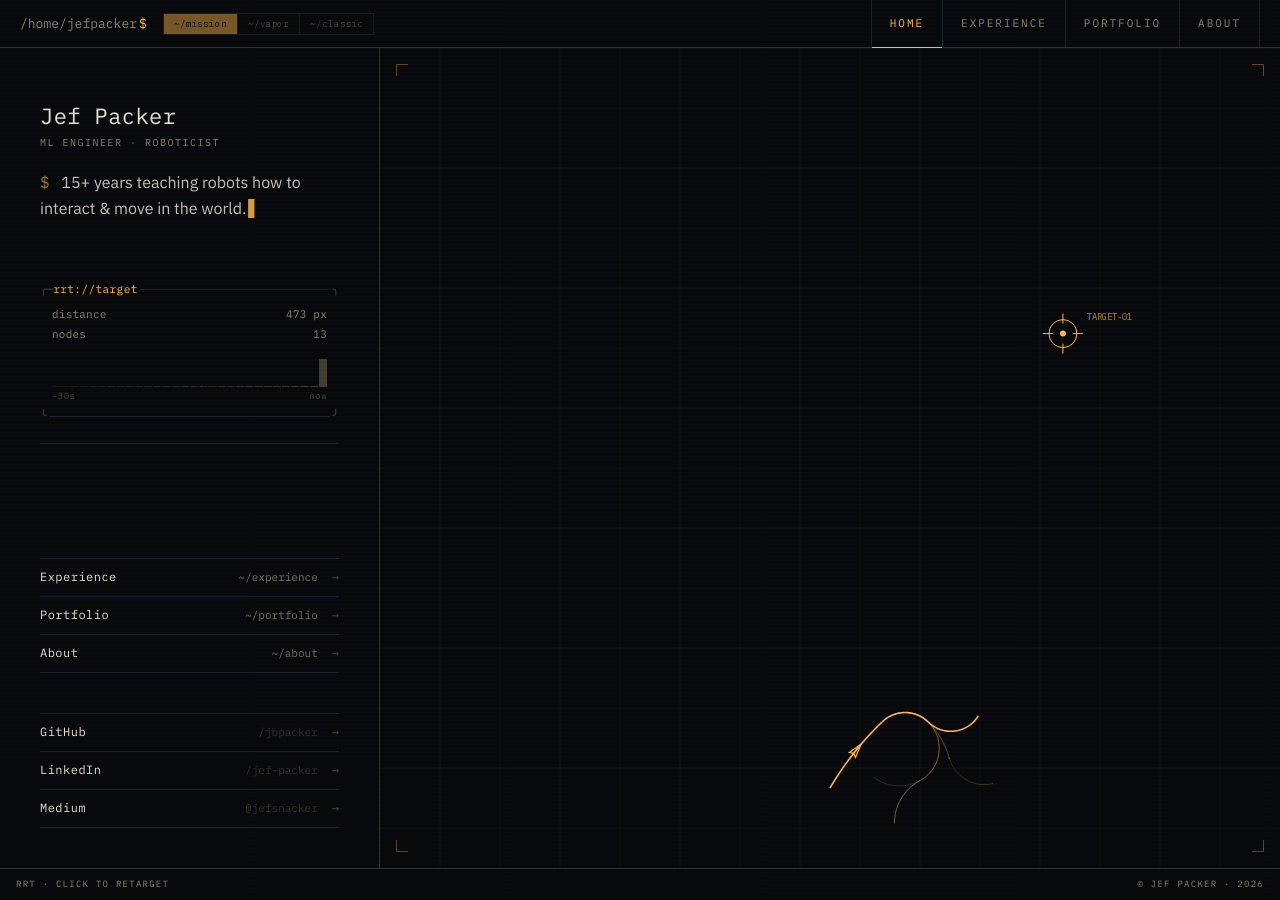
==== index.html @ d4d5b9c9 "remove vapor ascii texture row from grid//lock panel" ====
<!DOCTYPE html>
<html lang="en" data-theme="mission">
<head>
  <meta charset="UTF-8">
  <meta name="viewport" content="width=device-width, initial-scale=1.0">
  <meta name="color-scheme" content="dark">
  <meta name="description" content="Jef Packer — Machine Learning Engineer and Roboticist. 15+ years teaching robots how to interact and move in the world.">
  <title>Jef Packer — ML Engineer &amp; Roboticist</title>
  <link rel="canonical" href="https://jefpacker.ai/">

  <meta property="og:type" content="website">
  <meta property="og:title" content="Jef Packer — ML Engineer &amp; Roboticist">
  <meta property="og:description" content="15+ years teaching robots how to interact and move in the world.">
  <meta property="og:image" content="https://jefpacker.ai/assets/og-card.png">
  <meta property="og:image:alt" content="Jef Packer — ML Engineer and Roboticist">
  <meta property="og:url" content="https://jefpacker.ai/">
  <meta name="twitter:card" content="summary_large_image">

  <script type="application/ld+json">
  {
    "@context": "https://schema.org",
    "@type": "Person",
    "name": "Jef Packer",
    "url": "https://jefpacker.ai",
    "jobTitle": "Machine Learning Engineer",
    "sameAs": [
      "https://github.com/jbpacker",
      "https://www.linkedin.com/in/jef-packer/",
      "https://medium.com/@jefsnacker"
    ]
  }
  </script>

  <link rel="icon" href="assets/favicon.svg" type="image/svg+xml">
  <link rel="preload" as="font" href="assets/fonts/ibm-plex-mono-400.woff2" type="font/woff2" crossorigin>
  <link rel="prefetch" href="experience.html">

  <link rel="stylesheet" href="style.css">
</head>
<body>
<a href="#main-content" class="skip-link">Skip to main content</a>

<div class="app">
  <header class="topbar">
    <a class="brand" href="/"><span>/home/jefpacker</span><span class="brand-caret">$</span></a>
    <div class="theme-switch" id="theme-switch">
      <button data-set="mission" class="on">~/mission</button>
      <button data-set="vapor">~/vapor</button>
      <button data-set="classic">~/classic</button>
    </div>
    <button class="nav-toggle" id="nav-toggle" aria-expanded="false" aria-label="Toggle navigation">☰</button>
    <nav class="nav" aria-label="Main navigation">
      <a href="/" class="active">HOME</a>
      <a href="experience.html">EXPERIENCE</a>
      <a href="portfolio.html">PORTFOLIO</a>
      <a href="about.html">ABOUT</a>
    </nav>
  </header>

  <div class="mobile-bio" aria-hidden="true">
    <span class="prompt">$</span> 15+ years teaching robots how to interact &amp; move in the world.
  </div>

  <main class="main" id="main-content">
    <aside class="sidebar">
      <section class="identity" aria-label="Identity">
        <h1 class="identity-name">Jef Packer</h1>
        <div class="identity-role">ML Engineer · Roboticist</div>
        <div class="bio">
          <p><span class="prompt">$</span> 15+ years teaching robots how to interact &amp; move in the world.</p>
        </div>
      </section>

      <section class="tele" aria-label="RRT telemetry">
        <div class="tele-frame">
          <div class="tele-top">╭─ <b>rrt://target</b><span class="tele-fill"></span>╮</div>
          <div class="tele-body">
            <div class="tele-row">
              <span class="tele-k">distance</span>
              <span class="tele-v"><span id="t-dist">—</span> px</span>
            </div>
            <div class="tele-row">
              <span class="tele-k">nodes</span>
              <span class="tele-v" id="t-nodes">0</span>
            </div>
            <div class="tele-spark" id="t-spark" aria-label="distance over time"></div>
            <div class="tele-axis"><span>−30s</span><span>now</span></div>
          </div>
          <div class="tele-bot">╰<span class="tele-fill"></span>╯</div>
        </div>
      </section>

      <section class="tele tele-vapor" aria-label="Vapor telemetry" aria-hidden="true">
        <div class="tele-frame">
          <div class="tele-top">╭─ <b>∇ grid//lock</b><span class="tele-fill"></span>╮</div>
          <div class="tele-body">
            <div class="vapor-bar-row">
              <span class="vapor-bar-label">sync</span>
              <div class="vapor-bar-track"><div class="vapor-bar-fill" id="v-sync"></div></div>
            </div>
            <div class="vapor-bar-row">
              <span class="vapor-bar-label">phase</span>
              <div class="vapor-bar-track"><div class="vapor-bar-fill vapor-bar-fill-2" id="v-phase"></div></div>
            </div>
            <div class="vapor-glitch" data-text="LOCKED">LOCKED</div>
          </div>
          <div class="tele-bot">╰<span class="tele-fill"></span>╯</div>
        </div>
      </section>

      <section class="page-nav-links" aria-label="Page navigation">
        <div class="links-grid">
          <a class="link-row" href="experience.html">
            <span class="link-key">Experience</span>
            <span class="link-handle">~/experience</span>
            <span class="link-arrow" aria-hidden="true">→</span>
          </a>
          <a class="link-row" href="portfolio.html">
            <span class="link-key">Portfolio</span>
            <span class="link-handle">~/portfolio</span>
            <span class="link-arrow" aria-hidden="true">→</span>
          </a>
          <a class="link-row" href="about.html">
            <span class="link-key">About</span>
            <span class="link-handle">~/about</span>
            <span class="link-arrow" aria-hidden="true">→</span>
          </a>
        </div>
      </section>

      <section class="links" aria-label="Social links">
        <div class="links-grid">
          <a class="link-row" href="https://github.com/jbpacker" target="_blank" rel="noopener noreferrer">
            <span class="link-key" data-short="gh">GitHub</span>
            <span class="link-handle">/jbpacker</span>
            <span class="link-arrow" aria-hidden="true">→</span>
          </a>
          <a class="link-row" href="https://www.linkedin.com/in/jef-packer/" target="_blank" rel="noopener noreferrer">
            <span class="link-key" data-short="li">LinkedIn</span>
            <span class="link-handle">/jef-packer</span>
            <span class="link-arrow" aria-hidden="true">→</span>
          </a>
          <a class="link-row" href="https://medium.com/@jefsnacker" target="_blank" rel="noopener noreferrer">
            <span class="link-key" data-short="me">Medium</span>
            <span class="link-handle">@jefsnacker</span>
            <span class="link-arrow" aria-hidden="true">→</span>
          </a>
        </div>
        <span class="mobile-copyright">© Jef Packer</span>
      </section>
    </aside>

    <section class="canvas-pane" aria-label="RRT path planning visualization">
      <div id="rrt" aria-hidden="true"></div>
      <div class="hud" aria-hidden="true">
        <div class="hud-corners"></div>
        <span class="corner-tr"></span>
        <span class="corner-bl"></span>
      </div>
      <nav class="canvas-page-nav" aria-label="Page navigation">
        <a href="experience.html">experience</a>
        <a href="portfolio.html">portfolio</a>
        <a href="about.html">about</a>
      </nav>
    </section>
  </main>

  <footer class="statusbar" aria-label="Status">
    <span class="statusbar-hint">RRT · click to retarget</span>
    <span class="spacer"></span>
    <span>© Jef Packer · 2026</span>
  </footer>
</div>

<!-- Mobile nav drawer -->
<div class="nav-drawer" id="nav-drawer" hidden aria-label="Navigation menu">
  <div class="drawer-theme" id="drawer-theme">
    <button data-set="mission" class="on">~/mission</button>
    <button data-set="vapor">~/vapor</button>
    <button data-set="classic">~/classic</button>
  </div>
  <nav class="drawer-nav">
    <a href="/" class="active">HOME</a>
    <a href="experience.html">EXPERIENCE</a>
    <a href="portfolio.html">PORTFOLIO</a>
    <a href="about.html">ABOUT</a>
  </nav>
</div>

<script src="assets/themes.js"></script>
<script src="assets/rrt.js"></script>
<script>
(function () {
  const container = document.getElementById('rrt');
  var latest = { nodes: 0, dist: 0 };

  requestAnimationFrame(function () {
    const theme = document.documentElement.getAttribute('data-theme') || 'mission';
    RRT.init(container, RRT_THEMES[theme] || RRT_THEMES['mission']);
    if (theme === 'vapor') startVaporTelemetry();

    // Telemetry
    const elDist  = document.getElementById('t-dist');
    const elNodes = document.getElementById('t-nodes');
    const sparkEl = document.getElementById('t-spark');
    const SPARK_N = 30;
    const bars = [];
    for (let i = 0; i < SPARK_N; i++) {
      const b = document.createElement('span');
      bars.push(b);
      sparkEl.appendChild(b);
    }
    let history = new Array(SPARK_N).fill(0);
    RRT.onStats = function (s) { latest = s; };
    setInterval(function () {
      elNodes.textContent = latest.nodes.toLocaleString();
      elDist.textContent  = latest.dist;
    }, 500);
    setInterval(function () {
      history.shift(); history.push(latest.dist);
      var max = Math.max(40, Math.max.apply(null, history));
      bars.forEach(function (bar, i) {
        bar.style.height  = Math.max(1, (history[i] / max) * 28) + 'px';
        bar.style.opacity = 0.25 + 0.65 * (i / SPARK_N);
      });
    }, 1000);
  });

  // Theme switch
  var vaporRaf = null;
  function startVaporTelemetry() {
    if (vaporRaf) return;  // already running
    var phaseVal = 50, phaseVel = 0.4;
    function animBars() {
      var syncEl = document.getElementById('v-sync');
      var phaseEl = document.getElementById('v-phase');
      if (syncEl) {
        // Normalized distance to RRT target
        var dist = (latest && latest.dist) ? latest.dist : 0;
        var norm = (100 - Math.min(100, dist / 550 * 100)) + (Math.random() * 5 - 2.5);
        syncEl.style.width = Math.max(0, Math.min(100, norm)) + '%';
      }
      if (phaseEl) {
        // Random walk: velocity drifts, bounces at edges
        phaseVel += (Math.random() * 0.6 - 0.3);
        phaseVel = Math.max(-2, Math.min(2, phaseVel));
        phaseVal += phaseVel;
        if (phaseVal <= 0 || phaseVal >= 100) phaseVel *= -0.8;
        phaseVal = Math.max(0, Math.min(100, phaseVal));
        phaseEl.style.width = phaseVal + '%';
      }
      vaporRaf = requestAnimationFrame(animBars);
    }
    vaporRaf = requestAnimationFrame(animBars);
  }
  function stopVaporTelemetry() {
    if (vaporRaf) { cancelAnimationFrame(vaporRaf); vaporRaf = null; }
  }

  function setTheme(t) {
    document.documentElement.setAttribute('data-theme', t);
    document.querySelectorAll('[data-set]').forEach(function (b) {
      b.classList.toggle('on', b.dataset.set === t);
    });
    if (window.RRT) RRT.setTheme(RRT_THEMES[t] || RRT_THEMES['mission']);
    // Vapor sidebar
    var vaporTele = document.querySelector('.tele-vapor');
    var stdTele   = document.querySelector('.tele:not(.tele-vapor)');
    if (vaporTele) vaporTele.setAttribute('aria-hidden', t !== 'vapor' ? 'true' : 'false');
    if (stdTele)   stdTele.setAttribute('aria-hidden',   t === 'vapor' ? 'true' : 'false');
    if (t === 'vapor') startVaporTelemetry();
    else stopVaporTelemetry();
  }

  document.getElementById('theme-switch').addEventListener('click', function (e) {
    var btn = e.target.closest('button[data-set]');
    if (btn) setTheme(btn.dataset.set);
  });

  document.getElementById('drawer-theme').addEventListener('click', function (e) {
    var btn = e.target.closest('button[data-set]');
    if (btn) setTheme(btn.dataset.set);
  });

  // Hamburger
  var toggle = document.getElementById('nav-toggle');
  var drawer = document.getElementById('nav-drawer');

  toggle.addEventListener('click', function () {
    var open = !drawer.hidden;
    drawer.hidden = open;
    toggle.setAttribute('aria-expanded', String(!open));
    toggle.textContent = open ? '☰' : '✕';
  });
}());
</script>
</body>
</html>
---- style.css ----
/* ============================================================
   jefpacker.ai — style.css
   Two themes: mission (amber) and vapor (synthwave).
   Switch via [data-theme] on <html>. Omitting data-theme = mission.
   ============================================================ */

/* ============================================================
   @font-face — local fonts (no CDN dependency)
   ============================================================ */

@font-face {
  font-family: 'Playfair Display';
  src: url('assets/fonts/playfair-display-400.woff2') format('woff2');
  font-weight: 400; font-style: normal; font-display: swap;
}

@font-face {
  font-family: 'Playfair Display';
  src: url('assets/fonts/playfair-display-700.woff2') format('woff2');
  font-weight: 700; font-style: normal; font-display: swap;
}

@font-face {
  font-family: 'IBM Plex Sans';
  src: url('assets/fonts/ibm-plex-sans-400.woff2') format('woff2');
  font-weight: 400; font-style: normal; font-display: swap;
}

@font-face {
  font-family: 'IBM Plex Sans';
  src: url('assets/fonts/ibm-plex-sans-600.woff2') format('woff2');
  font-weight: 600; font-style: normal; font-display: swap;
}

@font-face {
  font-family: 'IBM Plex Mono';
  src: url('assets/fonts/ibm-plex-mono-400.woff2') format('woff2');
  font-weight: 400; font-style: normal; font-display: swap;
}

/* ============================================================
   Tokens — mission defaults (content pages need no data-theme)
   ============================================================ */

:root {
  /* theme colors */
  --bg:          #07090d;
  --bg-2:        #0c1117;
  --border:      #2a3340;
  --border-soft: #1a2230;
  --text:        #e8e2d4;
  --muted:       #8a8470;
  --faint:       #4a4538;
  --accent:      #ffb648;
  --accent-2:    #ffb648;

  /* font stacks */
  --mono:  'IBM Plex Mono', ui-monospace, 'SF Mono', Menlo, monospace;
  --serif: 'Playfair Display', Georgia, serif;
  --sans:  'IBM Plex Sans', system-ui, sans-serif;

  /* legacy aliases — content-page component CSS uses these names unchanged */
  --color-bg:     var(--bg);
  --color-text:   var(--text);
  --color-accent: var(--accent);
  --color-muted:  var(--muted);
  --color-border: var(--border);
  --font-heading: var(--serif);
  --font-body:    var(--sans);
  --font-mono:    var(--mono);

  /* spacing scale (content pages) */
  --font-size-xs:   0.75rem;
  --font-size-sm:   0.875rem;
  --font-size-base: 1rem;
  --font-size-lg:   1.125rem;
  --font-size-xl:   1.5rem;
  --font-size-2xl:  2rem;
  --font-size-3xl:  2.75rem;
  --line-height-tight:  1.2;
  --line-height-normal: 1.6;
  --space-xs:  0.25rem;
  --space-sm:  0.5rem;
  --space-md:  1rem;
  --space-lg:  1.5rem;
  --space-xl:  2.5rem;
  --space-2xl: 4rem;
  --max-width: 72ch;
  --border-radius: 4px;

  color-scheme: dark;
}

/* ============================================================
   Vapor theme overrides
   ============================================================ */

[data-theme="vapor"] {
  --bg:          #0a0414;
  --bg-2:        #140a26;
  --border:      #3a1f5c;
  --border-soft: #25143d;
  --text:        #e8d9ff;
  --muted:       #8a78b5;
  --faint:       #5a4a85;
  --accent:      #ff2d95;
  --accent-2:    #00f0ff;
}

[data-theme="classic"] {
  --bg:          #111318;
  --bg-2:        #1a1d24;
  --border:      #2a2d35;
  --border-soft: #1e2129;
  --text:        #f0ede6;
  --muted:       #8a8680;
  --faint:       #4a4840;
  --accent:      #c8a96e;
  --accent-2:    #c8a96e;
}

[data-theme="vapor"] body {
  background: radial-gradient(ellipse at 50% 100%, #1a0633 0%, #0a0414 65%);
}

[data-theme="vapor"] body::after {
  content: '';
  position: fixed; inset: 0; pointer-events: none;
  background: repeating-linear-gradient(
    to bottom,
    rgba(0, 240, 255, 0.025) 0, rgba(0, 240, 255, 0.025) 1px,
    transparent 1px, transparent 3px
  );
  mix-blend-mode: screen; z-index: 100;
}

[data-theme="vapor"] body::before {
  content: '';
  position: fixed; inset: 0; pointer-events: none;
  background: radial-gradient(ellipse at center, transparent 50%, rgba(0,0,0,0.6) 100%);
  z-index: 99;
}

[data-theme="mission"] body::after {
  content: '';
  position: fixed; inset: 0; pointer-events: none;
  background: repeating-linear-gradient(
    to bottom,
    rgba(255, 182, 72, 0.012) 0, rgba(255, 182, 72, 0.012) 1px,
    transparent 1px, transparent 4px
  );
  z-index: 100;
}

/* ============================================================
   Base reset
   ============================================================ */

*, *::before, *::after { box-sizing: border-box; margin: 0; padding: 0; }

html { font-size: 100%; -webkit-text-size-adjust: 100%; }

@media (prefers-reduced-motion: no-preference) { html { scroll-behavior: smooth; } }

body {
  background-color: var(--bg);
  color: var(--text);
  font-family: var(--mono);
  -webkit-font-smoothing: antialiased;
  text-rendering: geometricPrecision;
}

img, picture, video, canvas, svg { display: block; max-width: 100%; }
input, button, textarea, select { font: inherit; }
p, h1, h2, h3, h4, h5, h6 { overflow-wrap: break-word; }
a { color: inherit; text-decoration: none; }
button { font: inherit; color: inherit; background: none; border: 0; cursor: pointer; }

@media (prefers-reduced-motion: no-preference) {
  a, button { transition: color 0.15s ease, background-color 0.15s ease; }
}

:focus-visible {
  outline: 2px solid var(--accent);
  outline-offset: 3px;
  border-radius: var(--border-radius);
}

/* ============================================================
   Shared topbar — all pages
   ============================================================ */

.topbar {
  display: flex;
  align-items: center;
  padding: 0 20px;
  height: 48px;
  border-bottom: 1px solid var(--border);
  background: var(--bg);
  gap: 16px;
  flex-shrink: 0;
  position: sticky;
  top: 0;
  z-index: 50;
}

.brand {
  display: flex;
  align-items: baseline;
  color: var(--muted);
  font-family: var(--mono);
  font-size: 13px;
  white-space: nowrap;
  text-decoration: none;
}

.brand-caret { color: var(--accent); margin-left: 2px; font-weight: 500; }
[data-theme="vapor"] .brand-caret { color: var(--accent-2); text-shadow: 0 0 8px rgba(0,240,255,.5); }

.nav {
  display: flex;
  height: 100%;
  margin-left: auto;
}

.nav a {
  display: flex;
  align-items: center;
  padding: 0 18px;
  font-size: 11px;
  text-transform: uppercase;
  letter-spacing: 0.18em;
  color: var(--muted);
  border-left: 1px solid var(--border-soft);
  position: relative;
  transition: color .15s;
  white-space: nowrap;
}

.nav a:last-child { border-right: 1px solid var(--border-soft); }
.nav a:hover { color: var(--text); }
.nav a.active { color: var(--accent); }
.nav a.active::after {
  content: '';
  position: absolute; left: 0; right: 0; bottom: -1px;
  height: 1px; background: var(--accent);
}

/* Theme switch — inside .app .topbar (index only) */
.theme-switch {
  display: flex;
  border: 1px solid var(--border);
  height: 22px;
  opacity: 0.45;
}

.theme-switch:hover { opacity: 1; transition: opacity .2s; }

.theme-switch button,
.theme-switch .theme-classic {
  display: flex;
  align-items: center;
  padding: 0 10px;
  font-size: 9px;
  font-family: var(--mono);
  letter-spacing: 0.1em;
  color: var(--muted);
  border-right: 1px solid var(--border);
  text-decoration: none;
  white-space: nowrap;
}

.theme-switch button:last-child,
.theme-switch .theme-classic { border-right: none; }

.theme-switch button.on {
  background: var(--accent);
  color: var(--bg);
}

[data-theme="vapor"] .theme-switch button.on {
  box-shadow: 0 0 12px rgba(255, 45, 149, 0.6);
}

/* Hamburger — mobile only */
.nav-toggle {
  display: none;
  padding: 8px;
  color: var(--muted);
  font-size: 18px;
  line-height: 1;
  margin-left: auto;
}

/* Skip link */
.skip-link {
  position: absolute; top: -100%; left: 0;
  padding: 0.5rem 1rem;
  background: var(--accent); color: var(--bg);
  font-family: var(--sans); font-size: 0.875rem; font-weight: 600;
  z-index: 999;
}
.skip-link:focus { top: 0; }

/* ============================================================
   App-shell layout — index.html only (requires .app wrapper)
   ============================================================ */

.app {
  width: 100vw;
  height: 100vh;
  display: grid;
  grid-template-rows: 48px 1fr 32px;
  overflow: hidden;
}

.mobile-bio { display: none; }

.main {
  display: grid;
  grid-template-columns: 380px 1fr;
  min-height: 0;
}

.sidebar {
  border-right: 1px solid var(--border);
  display: flex;
  flex-direction: column;
  background: var(--bg);
  overflow: hidden;
  padding: 56px 40px 40px;
  gap: 40px;
}

.canvas-pane {
  position: relative;
  overflow: hidden;
}

#rrt { position: absolute; inset: 0; }
#rrt canvas { display: block; width: 100%; height: 100%; cursor: crosshair; }

.statusbar {
  border-top: 1px solid var(--border);
  display: flex;
  align-items: center;
  font-size: 9px;
  letter-spacing: 0.14em;
  text-transform: uppercase;
  color: var(--muted);
  padding: 0 16px;
  background: var(--bg);
}

.statusbar .spacer { flex: 1; }
.statusbar-hint { margin-right: 16px; }

/* Identity */
.identity-name {
  font-family: var(--mono);
  font-size: 22px;
  font-weight: 500;
  letter-spacing: 0.02em;
  color: var(--text);
  margin-bottom: 6px;
}

[data-theme="vapor"] .identity-name {
  color: var(--accent-2);
  text-shadow: 0 0 14px rgba(0, 240, 255, 0.35);
}

.identity-role {
  font-size: 10px;
  letter-spacing: 0.15em;
  text-transform: uppercase;
  color: var(--muted);
  margin-bottom: 22px;
}

.bio {
  font-size: 13px;
  line-height: 1.7;
  color: var(--text);
  opacity: 0.85;
  max-width: 36ch;
}

.bio p { margin-bottom: 6px; }

@keyframes blink { 0%, 100% { opacity: 1; } 50% { opacity: 0; } }

.bio p:last-child::after,
.mobile-bio::after {
  content: '▌';
  color: var(--accent);
  animation: blink 1s step-end infinite;
  margin-left: 2px;
}

.bio .prompt, .mobile-bio .prompt {
  display: inline-block;
  color: var(--accent);
  margin-right: 8px;
  opacity: 0.7;
  font-weight: 500;
}

[data-theme="vapor"] .bio .prompt,
[data-theme="vapor"] .mobile-bio .prompt { color: var(--accent-2); }

[data-theme="vapor"] .bio .prompt,
[data-theme="vapor"] .mobile-bio .prompt { display: none; }

[data-theme="vapor"] .bio p:last-child::after,
[data-theme="vapor"] .mobile-bio::after { display: none; }

/* Telemetry widget */
.tele { border-bottom: 1px solid var(--border-soft); padding-bottom: 4px; }

.tele-frame {
  font-family: var(--mono);
  font-size: 11px;
  color: var(--muted);
  line-height: 1.3;
  padding: 14px 0 16px;
}

.tele-top, .tele-bot {
  display: flex;
  align-items: center;
  color: var(--faint);
}

.tele-fill {
  flex: 1;
  height: 1px;
  background: var(--border-soft);
  margin: 0 2px;
}

.tele-top b { color: var(--muted); font-weight: 400; letter-spacing: 0.04em; }
[data-theme="vapor"] .tele-top b { color: var(--accent-2); }
[data-theme="mission"] .tele-top b { color: var(--accent); }

.tele-body { padding: 8px 12px 6px; }

.tele-row {
  display: flex;
  justify-content: space-between;
  font-size: 11px;
  padding: 3px 0;
  letter-spacing: 0.02em;
}

.tele-k { color: var(--muted); }

.tele-v {
  color: var(--muted);
  font-variant-numeric: tabular-nums;
  font-weight: 500;
  white-space: nowrap;
  flex-shrink: 0;
}

.tele-spark {
  display: flex;
  align-items: flex-end;
  justify-content: space-between;
  height: 32px;
  margin-top: 10px;
  gap: 1px;
}

.tele-spark span {
  display: inline-block;
  flex: 1;
  background: var(--faint);
  height: 1px;
  transition: height .8s ease, opacity .8s ease;
}

.tele-axis {
  display: flex;
  justify-content: space-between;
  font-size: 9px;
  color: var(--faint);
  margin-top: 4px;
  letter-spacing: 0.05em;
}

/* Links */
.page-nav-links { margin-top: auto; }

.page-nav-links .link-handle {
  color: var(--muted);
  opacity: 0.85;
}
.links { margin-top: 0; display: flex; flex-direction: column; gap: 24px; }
.mobile-copyright { display: none; }
.links-grid { display: flex; flex-direction: column; }

.link-row {
  display: flex;
  align-items: center;
  justify-content: space-between;
  padding: 11px 0;
  border-bottom: 1px solid var(--border-soft);
  font-size: 12px;
  color: var(--text);
  transition: color .15s, padding .15s;
}

.link-row:first-child { border-top: 1px solid var(--border-soft); }
.link-row:hover { color: var(--accent); padding-left: 4px; }

.link-key { letter-spacing: 0.04em; font-size: 12px; min-width: 70px; }

.link-handle {
  flex: 1;
  text-align: right;
  color: var(--faint);
  font-size: 11px;
  margin-right: 14px;
  opacity: 0.65;
  transition: opacity .15s, color .15s;
}

.link-row:hover .link-handle { opacity: 1; color: var(--muted); }

.link-arrow {
  color: var(--faint);
  font-size: 12px;
  transition: color .15s, transform .15s;
}

.link-row:hover .link-arrow { color: var(--accent); transform: translateX(3px); }

/* HUD */
.hud { position: absolute; inset: 0; pointer-events: none; z-index: 5; }

.hud-label {
  position: absolute;
  font-size: 10px;
  letter-spacing: 0.18em;
  text-transform: uppercase;
  color: var(--muted);
}

.hud-bl { bottom: 48px; left: 16px; }

.hud-corners { position: absolute; inset: 16px; pointer-events: none; }

.hud-corners::before, .hud-corners::after, .corner-tr, .corner-bl {
  position: absolute;
  width: 12px; height: 12px;
  border-color: var(--accent);
  border-style: solid;
  border-width: 0;
  opacity: 0.35;
}

.hud-corners::before { content: ''; top: 0; left: 0; border-top-width: 1px; border-left-width: 1px; }
.hud-corners::after  { content: ''; bottom: 0; right: 0; border-bottom-width: 1px; border-right-width: 1px; }
.corner-tr { top: 16px; right: 16px; border-top-width: 1px; border-right-width: 1px; }
.corner-bl { bottom: 16px; left: 16px; border-bottom-width: 1px; border-left-width: 1px; }

/* Canvas overlay page nav — mobile only (hidden by default, shown via media query) */
.canvas-page-nav {
  display: none;
  position: absolute;
  bottom: 0;
  left: 0;
  right: 0;
  flex-direction: row;
  justify-content: center;
  gap: 0;
  pointer-events: auto;
  z-index: 6;
}

.canvas-page-nav a {
  color: var(--muted);
  font-family: var(--mono);
  font-size: 0.75rem;
  letter-spacing: 0.06em;
  text-decoration: none;
  padding: 14px 20px;
  background: transparent;
  transition: color 0.2s ease;
}

.canvas-page-nav a:hover {
  color: var(--text);
}

/* Nav drawer — mobile overlay (index only) */
.nav-drawer {
  position: fixed;
  inset: 48px 0 0 0;
  background: var(--bg);
  border-top: 1px solid var(--border);
  z-index: 200;
  padding: 20px;
  display: flex;
  flex-direction: column;
  gap: 24px;
}

.nav-drawer[hidden] { display: none; }

.drawer-theme {
  display: flex;
  gap: 6px;
}

.drawer-theme button,
.drawer-theme .theme-classic {
  display: flex;
  align-items: center;
  padding: 4px 12px;
  font-size: 10px;
  font-family: var(--mono);
  letter-spacing: 0.1em;
  color: var(--muted);
  border: 1px solid var(--border);
  text-decoration: none;
}

.drawer-theme button.on {
  background: var(--accent);
  color: var(--bg);
  border-color: var(--accent);
}

.drawer-nav { display: flex; flex-direction: column; }

.drawer-nav a {
  padding: 14px 0;
  border-bottom: 1px solid var(--border-soft);
  font-size: 13px;
  letter-spacing: 0.18em;
  text-transform: uppercase;
  color: var(--muted);
}

.drawer-nav a.active { color: var(--accent); }
.drawer-nav a:last-child { border-bottom: none; }

/* ============================================================
   Content page layout — experience, portfolio, about
   ============================================================ */

.page-layout {
  width: 100%;
  max-width: calc(var(--max-width) + var(--space-xl) * 2);
  margin-inline: auto;
  padding-inline: var(--space-xl);
  padding-block: var(--space-2xl);
}

.page-layout header { margin-bottom: var(--space-xl); }
.page-layout header h1 { margin-bottom: var(--space-md); }
.page-layout p:not([class]) { margin-bottom: var(--space-md); }
.page-layout section + section { margin-top: var(--space-2xl); }
.page-layout section { display: flow-root; }

.site-footer {
  padding-inline: var(--space-xl);
  padding-block: var(--space-2xl);
  border-top: 1px solid var(--color-border);
}

/* ============================================================
   Typography — content pages (uses legacy aliases)
   ============================================================ */

h1, h2, h3 {
  font-family: var(--font-heading);
  font-weight: 700;
  line-height: var(--line-height-tight);
  color: var(--color-text);
}

h1 { font-size: clamp(1.75rem, 5vw, 2.75rem); }
h2 { font-size: var(--font-size-2xl); }
h3 { font-size: var(--font-size-xl); }

p { font-family: var(--font-body); font-size: var(--font-size-base); line-height: var(--line-height-normal); }

.mono {
  font-family: var(--font-mono);
  font-size: var(--font-size-sm);
  color: var(--color-muted);
  letter-spacing: 0.02em;
}

a.content-link {
  color: var(--color-accent);
  text-decoration: underline;
  text-underline-offset: 3px;
  text-decoration-thickness: 1px;
}

a.content-link:hover { color: var(--color-text); }

/* ============================================================
   Photo layout — about page
   ============================================================ */

.photo-aside-wrap {
  display: flex;
  flex-direction: column-reverse;
  gap: var(--space-md);
}

.photo-aside { width: 100%; border-radius: var(--border-radius); display: block; }
.photo-aside img { width: 100%; height: auto; display: block; border-radius: inherit; }

.photo-aside-wrap > div { order: 1; flex: 1; min-width: 0; }

@media (min-width: 40rem) {
  .photo-aside-wrap { flex-direction: row; align-items: flex-start; gap: var(--space-xl); }
  .photo-aside { width: 45%; flex-shrink: 0; order: 2; }
  .photo-aside-wrap p { order: 1; }
}

/* ============================================================
   Utilities
   ============================================================ */

.visually-hidden {
  position: absolute; width: 1px; height: 1px;
  padding: 0; margin: -1px; overflow: hidden;
  clip: rect(0,0,0,0); white-space: nowrap; border: 0;
}

/* ============================================================
   Timeline — experience page
   ============================================================ */

.timeline { position: relative; padding-left: 1.75rem; }

.timeline-line {
  position: absolute; left: 0; top: 0; bottom: 0; width: 1px;
  background-image: linear-gradient(
    to bottom,
    transparent var(--tl-line-start, 0px),
    var(--color-accent) var(--tl-line-start, 0px),
    var(--color-accent) var(--tl-progress, 0px),
    var(--color-border) var(--tl-progress, 0px),
    var(--color-border) var(--tl-line-end, 100%),
    transparent var(--tl-line-end, 100%)
  );
}

.timeline-entry { position: relative; padding-bottom: var(--space-xl); }

.timeline-dot {
  position: absolute;
  left: calc(-1.75rem - 3px);
  top: 0.3em;
  width: 7px; height: 7px;
  border-radius: 50%;
  background: var(--color-border);
}

.timeline-entry.past .timeline-dot { background: var(--color-accent); }

.timeline-entry.current .timeline-dot {
  background: var(--color-accent);
  box-shadow: 0 0 0 2px var(--color-bg), 0 0 0 3.5px var(--color-accent);
}

.timeline-entry.future .timeline-dot,
.timeline-entry.future .timeline-date,
.timeline-entry.future h3,
.timeline-entry.future p { opacity: 0.7; }

.timeline-date {
  display: block;
  color: var(--color-accent);
  margin-bottom: var(--space-xs);
  font-family: var(--font-mono);
  font-size: var(--font-size-sm);
  letter-spacing: 0.02em;
}

.timeline-content h3 { margin-bottom: var(--space-sm); }
.timeline-content p { color: var(--color-muted); margin-bottom: var(--space-sm); }
.timeline-content p + p { margin-top: calc(-1 * var(--space-xs)); }

.timeline-content a {
  font-family: var(--font-mono);
  font-size: var(--font-size-sm);
  color: var(--color-accent);
  display: inline-block;
  margin-bottom: var(--space-sm);
}

.timeline-content a:hover { color: var(--color-text); }

@media (prefers-reduced-motion: no-preference) {
  .timeline-entry { transition: opacity 0.2s ease; }
  .timeline-dot { transition: background 0.2s ease, box-shadow 0.2s ease; }
}

.timeline-close {
  margin-top: var(--space-2xl);
  padding-top: var(--space-2xl);
  padding-bottom: var(--space-2xl);
  border-top: 1px solid var(--color-border);
  text-align: center;
}

.timeline-close p {
  font-family: var(--font-heading);
  font-size: var(--font-size-lg);
  font-style: italic;
  color: var(--color-muted);
  max-width: 36ch;
  margin-inline: auto;
  line-height: var(--line-height-normal);
}

/* ============================================================
   Projects page
   ============================================================ */

.section-label {
  font-family: var(--font-mono);
  font-size: var(--font-size-sm);
  color: var(--color-muted);
  font-weight: 400;
  letter-spacing: 0.08em;
  text-transform: uppercase;
  margin-bottom: var(--space-xl);
  padding-bottom: var(--space-sm);
  border-bottom: 1px solid var(--color-border);
}

.card-links { display: flex; flex-wrap: wrap; gap: var(--space-sm); margin-bottom: var(--space-xl); }

.btn {
  display: inline-block;
  padding: var(--space-sm) var(--space-md);
  background-color: var(--color-accent);
  color: var(--color-bg);
  font-family: var(--font-mono);
  font-size: var(--font-size-sm);
  text-decoration: none;
  border-radius: var(--border-radius);
  white-space: nowrap;
}

.btn:hover { opacity: 0.85; }

.btn-outline {
  background-color: transparent;
  color: var(--color-accent);
  border: 1px solid var(--color-accent);
}

.btn-outline:hover {
  background-color: var(--color-accent);
  color: var(--color-bg);
  opacity: 1;
}

.project-card {
  padding-bottom: var(--space-2xl);
  margin-bottom: var(--space-2xl);
  border-bottom: 1px solid var(--color-border);
}

.project-card:last-child { border-bottom: none; margin-bottom: 0; }

.project-heading {
  font-family: var(--font-heading);
  font-size: var(--font-size-xl);
  color: var(--color-accent);
  margin-bottom: var(--space-md);
}

.project-image {
  width: 100%; height: auto;
  border-radius: var(--border-radius);
  display: block;
  margin-bottom: var(--space-md);
}

.project-image-grid {
  display: grid;
  grid-template-columns: 1fr 1fr;
  gap: var(--space-sm);
  margin-bottom: var(--space-md);
}

.project-image-grid picture { display: block; min-width: 0; }

.project-image-grid img {
  width: 100%; height: auto;
  border-radius: var(--border-radius);
  display: block;
  object-fit: cover;
  aspect-ratio: 1 / 1;
}

.project-desc { color: var(--color-text); margin-bottom: var(--space-md); }

.project-detail-heading {
  font-family: var(--font-body);
  font-size: var(--font-size-base);
  font-weight: 600;
  color: var(--color-text);
  margin-top: var(--space-lg);
  margin-bottom: var(--space-xs);
}

.project-detail-body { color: var(--color-muted); margin-bottom: var(--space-sm); }

/* Publications */

.pub-card {
  padding-bottom: var(--space-xl);
  margin-bottom: var(--space-xl);
  border-bottom: 1px solid var(--color-border);
}

.pub-card:last-child { border-bottom: none; margin-bottom: 0; }

.pub-title {
  font-family: var(--font-heading);
  font-size: var(--font-size-base);
  color: var(--color-text);
  font-weight: 700;
  margin-bottom: var(--space-sm);
  line-height: var(--line-height-normal);
}

.pub-authors {
  font-family: var(--font-mono);
  font-size: var(--font-size-xs);
  color: var(--color-muted);
  margin-bottom: var(--space-xs);
  line-height: var(--line-height-normal);
}

.pub-venue {
  font-family: var(--font-mono);
  font-size: var(--font-size-sm);
  color: var(--color-accent);
  margin-bottom: var(--space-md);
}

/* Patents */

.patent-list { margin-bottom: var(--space-xl); }

.patent-row {
  display: flex;
  justify-content: space-between;
  align-items: baseline;
  gap: var(--space-md);
  padding: var(--space-sm) var(--space-md);
  border-bottom: 1px solid var(--color-border);
  text-decoration: none;
}

.patent-row:last-child { border-bottom: none; }

a.patent-row:hover { background-color: color-mix(in srgb, var(--color-accent) 6%, transparent); }
a.patent-row:hover .patent-row-title { color: var(--color-accent); }

.patent-row-title {
  font-family: var(--font-body);
  font-size: var(--font-size-sm);
  color: var(--color-text);
  flex: 1;
}

.patent-row-meta { display: flex; align-items: center; gap: var(--space-sm); flex-shrink: 0; }

.patent-row-year {
  font-family: var(--font-mono);
  font-size: var(--font-size-sm);
  color: var(--color-muted);
}

.patent-row-link {
  font-family: var(--font-mono);
  font-size: var(--font-size-sm);
  color: var(--color-accent);
  white-space: nowrap;
}

details.patent-list-more { border-bottom: none; }

details.patent-list-more > summary.patent-row {
  cursor: pointer;
  list-style: none;
  color: var(--color-accent);
  font-family: var(--font-mono);
  font-size: var(--font-size-sm);
  justify-content: flex-start;
  border-bottom: none;
}

details.patent-list-more > summary.patent-row::-webkit-details-marker { display: none; }
details.patent-list-more > summary.patent-row::marker { display: none; content: ''; }
details.patent-list-more[open] > summary.patent-row { display: none; }

button.patent-row {
  background: none; border: none;
  border-bottom: 1px solid var(--color-border);
  width: 100%; text-align: left; cursor: pointer;
  color: var(--color-accent);
  font-family: var(--font-mono);
  font-size: var(--font-size-sm);
  justify-content: flex-start;
}

.patents-footer { margin-top: var(--space-lg); margin-bottom: var(--space-2xl); }

/* ============================================================
   Mobile — app-shell (max-width: 820px)
   ============================================================ */

@media (max-width: 820px) {
  /* Switch app from grid to flex so display:contents on .main works */
  .app {
    display: flex;
    flex-direction: column;
    height: 100dvh;
    overflow: hidden;
  }

  .app .topbar { flex-shrink: 0; }

  .mobile-bio {
    display: block;
    flex-shrink: 0;
    padding: 8px 16px;
    font-size: 11px;
    color: var(--text);
    opacity: 0.85;
    border-bottom: 1px solid var(--border);
    line-height: 1.6;
  }

  .main {
    display: flex;
    flex-direction: column;
    flex: 1;
    min-height: 0;
    order: 3;
  }

  .canvas-pane { order: 1; flex: 1; min-height: 0; position: relative; width: 100%; }
  .sidebar { order: 2; flex-shrink: 0; border-right: 0; border-bottom: 1px solid var(--border); padding: 16px 20px; gap: 16px; }

  .link-handle { display: none; }
  .link-arrow { display: none; }

  .links {
    gap: 0;
    flex-direction: row;
    align-items: center;
    border-top: 1px solid var(--border-soft);
    padding: 0;
    margin-top: 0;
  }

  .links-grid {
    flex-direction: row;
    flex: none;
  }

  .link-row {
    flex: none;
    justify-content: center;
    padding: 10px 14px;
    border-bottom: none;
    border-right: 1px solid var(--border-soft);
  }

  .link-row:first-child { border-top: none; }
  .link-row:last-child { border-right: 1px solid var(--border-soft); }

  .link-key {
    font-size: 0;
    min-width: unset;
    letter-spacing: 0;
  }

  .link-key::before {
    content: attr(data-short);
    font-size: 11px;
    letter-spacing: 0.08em;
    text-transform: uppercase;
  }

  .mobile-copyright {
    display: block;
    font-size: 9px;
    letter-spacing: 0.1em;
    color: var(--muted);
    padding: 0 16px;
    white-space: nowrap;
    margin-left: auto;
  }

  /* Hide desktop-only elements */
  .identity { display: none; }
  .statusbar { display: none; }

  /* Telemetry condensed */
  .tele { border-bottom: none; padding-bottom: 0; }
  .tele-frame { padding: 8px 0; }
  .tele-body { display: flex; flex-direction: column; gap: 4px; padding: 4px 8px; }
  .tele-spark { height: 20px; margin-top: 6px; }

  /* Nav hidden, drawer handles it */
  .app .topbar .nav { display: none; }
  .nav-toggle { display: block; }
  .app .topbar .theme-switch { display: none; }

  .canvas-page-nav {
    display: flex;
  }

  .page-nav-links {
    display: none;
  }
}

/* ============================================================
   Mobile — content page nav (max-width: 820px)
   ============================================================ */

@media (max-width: 820px) {
  .nav { display: none; }

  /* Topbar expands in-flow when nav opens — pushes content down, not overlay */
  .topbar:has(.nav.is-open) {
    flex-wrap: wrap;
    height: auto;
    align-items: flex-start;
  }

  /* Keep brand and toggle row at 48px when topbar expands */
  .topbar:has(.nav.is-open) .brand,
  .topbar:has(.nav.is-open) .nav-toggle {
    height: 48px;
    display: flex;
    align-items: center;
  }

  .nav.is-open {
    display: flex;
    flex-direction: column;
    width: 100%;
    background: var(--bg);
    border-top: 1px solid var(--border-soft);
  }

  .nav.is-open a {
    border-left: none;
    border-right: none;
    border-bottom: 1px solid var(--border-soft);
    padding: 14px 20px;
  }

  .nav.is-open a::after { display: none; }

  .nav-toggle { display: block; }

  .page-layout {
    padding-inline: var(--space-md);
    padding-block: var(--space-xl);
  }
}

/* ============================================================
   Vapor sidebar — hidden unless vapor theme active
   ============================================================ */

.tele-vapor { display: none; }
[data-theme="vapor"] .tele-vapor { display: block; }
[data-theme="vapor"] .tele:not(.tele-vapor) { display: none; }

/* Vapor bars */
.vapor-bar-row {
  display: flex;
  align-items: center;
  gap: 6px;
  margin-bottom: 6px;
  font-size: 10px;
}
.vapor-bar-label {
  color: var(--muted);
  font-size: 9px;
  letter-spacing: 0.08em;
  min-width: 28px;
}
.vapor-bar-track {
  flex: 1;
  height: 4px;
  background: var(--border-soft);
  border-radius: 2px;
  overflow: hidden;
}
.vapor-bar-fill {
  height: 100%;
  width: 0%;
  background: linear-gradient(90deg, var(--accent), var(--accent-2));
  border-radius: 2px;
  box-shadow: 0 0 6px var(--accent);
  transition: width 0.3s linear;
}
.vapor-bar-fill-2 {
  background: linear-gradient(90deg, var(--accent-2), var(--accent));
  box-shadow: 0 0 6px var(--accent-2);
}

/* Glitch text */
.vapor-glitch {
  position: relative;
  color: var(--accent-2);
  font-size: 11px;
  letter-spacing: 0.12em;
  margin-top: 8px;
  margin-bottom: 4px;
  text-shadow: 0 0 8px var(--accent-2);
}
.vapor-glitch::before {
  content: attr(data-text);
  position: absolute;
  top: 0;
  left: 1px;
  color: var(--accent);
  opacity: 0.5;
  clip-path: inset(30% 0 50% 0);
}

/* ASCII texture */
.vapor-ascii {
  font-size: 9px;
  color: var(--faint);
  letter-spacing: 0.05em;
}

/* Desktop: 1024px+ */
@media (min-width: 64rem) {
  h1 { font-size: var(--font-size-3xl); }

  .page-layout {
    padding-inline: var(--space-2xl);
    padding-block: var(--space-2xl);
  }
}
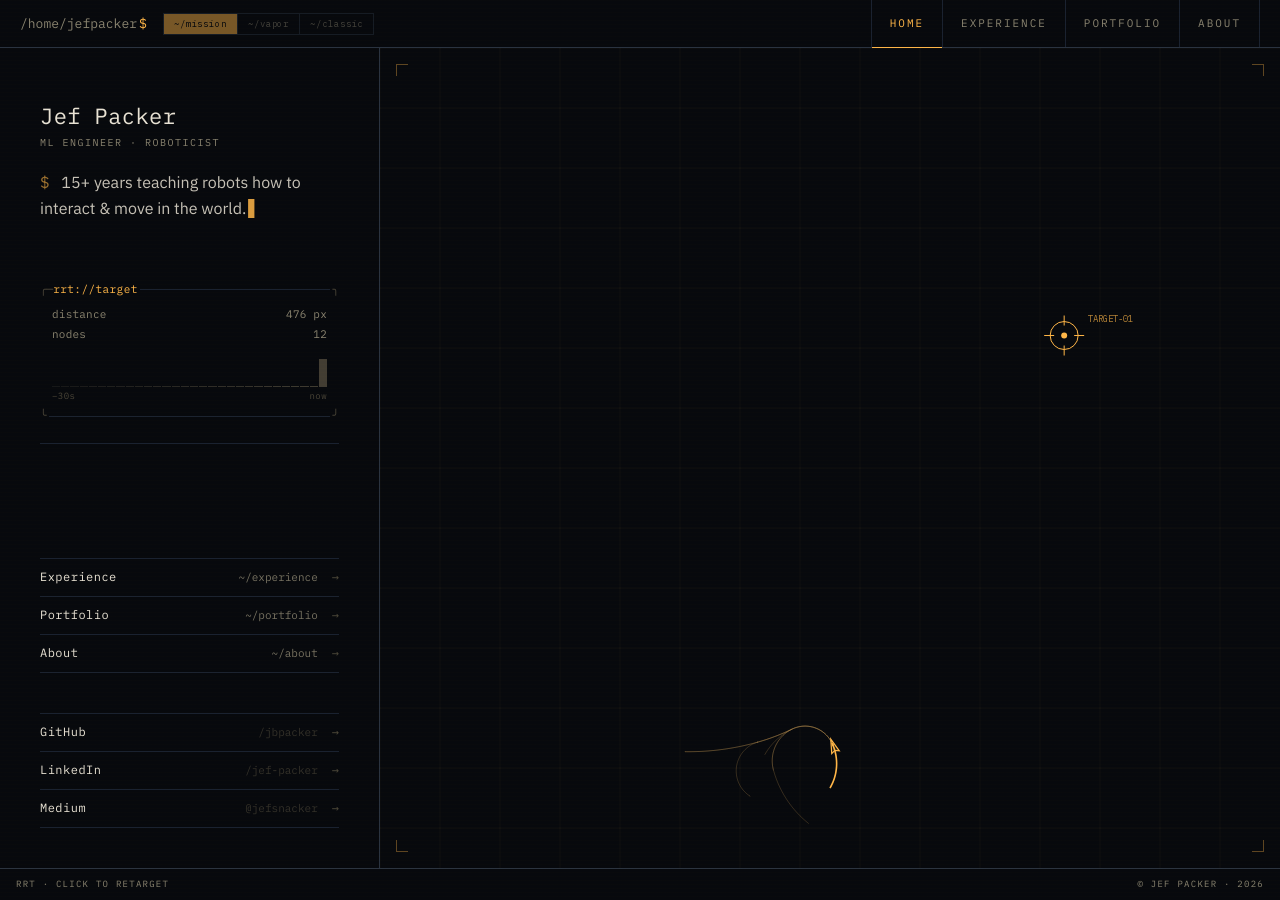
==== commit b5e2d765: "remove LOCKED glitch text from grid//lock panel" ====
--- a/index.html
+++ b/index.html
@@ -102,7 +102,6 @@
               <span class="vapor-bar-label">phase</span>
               <div class="vapor-bar-track"><div class="vapor-bar-fill vapor-bar-fill-2" id="v-phase"></div></div>
             </div>
-            <div class="vapor-glitch" data-text="LOCKED">LOCKED</div>
           </div>
           <div class="tele-bot">╰<span class="tele-fill"></span>╯</div>
         </div>
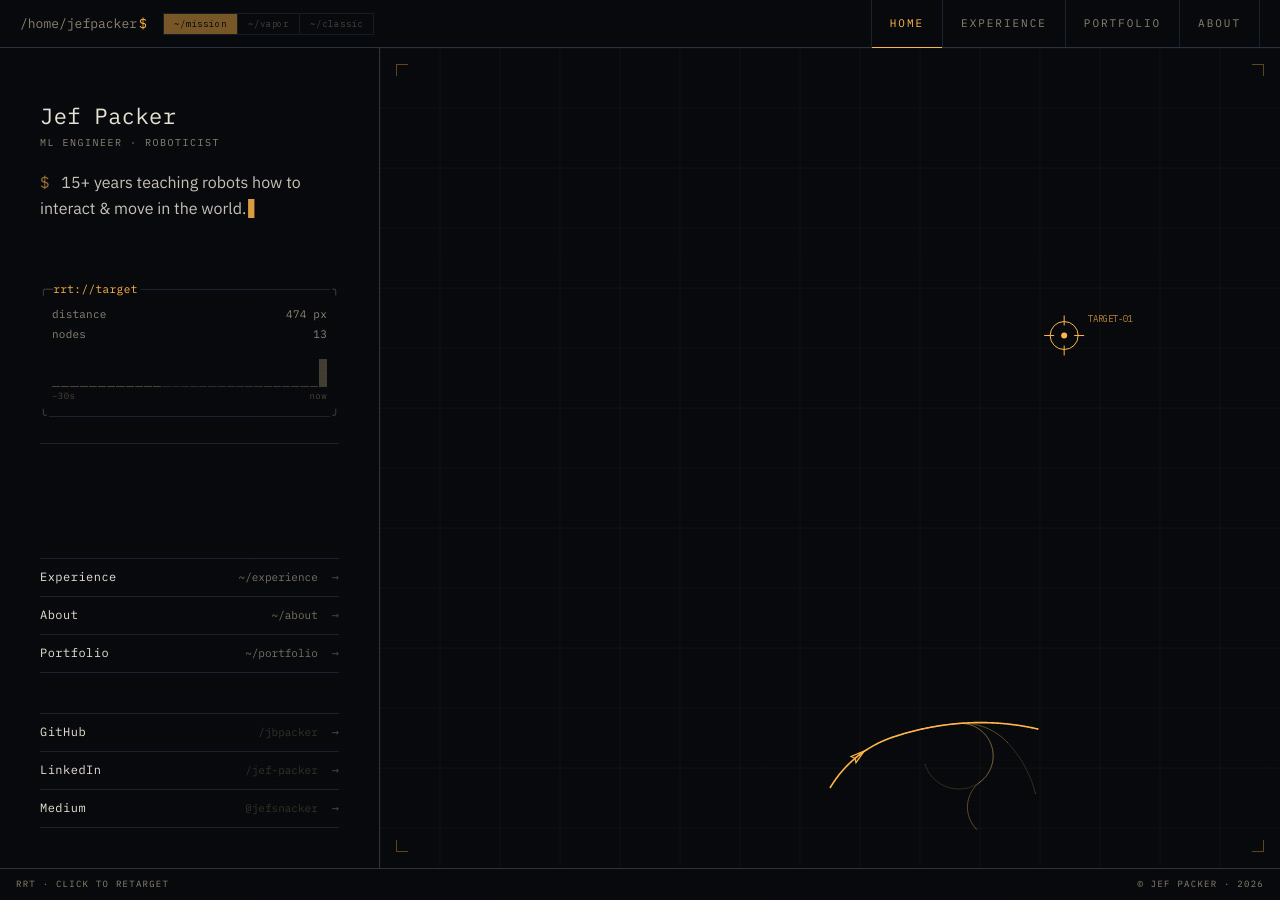
==== commit 16e8f7dd: "refactor(index): sidebar page-nav order Experience→About→Portfolio for visual symmetry" ====
--- a/index.html
+++ b/index.html
@@ -114,14 +114,14 @@
             <span class="link-handle">~/experience</span>
             <span class="link-arrow" aria-hidden="true">→</span>
           </a>
+          <a class="link-row" href="about.html">
+            <span class="link-key">About</span>
+            <span class="link-handle">~/about</span>
+            <span class="link-arrow" aria-hidden="true">→</span>
+          </a>
           <a class="link-row" href="portfolio.html">
             <span class="link-key">Portfolio</span>
             <span class="link-handle">~/portfolio</span>
-            <span class="link-arrow" aria-hidden="true">→</span>
-          </a>
-          <a class="link-row" href="about.html">
-            <span class="link-key">About</span>
-            <span class="link-handle">~/about</span>
             <span class="link-arrow" aria-hidden="true">→</span>
           </a>
         </div>
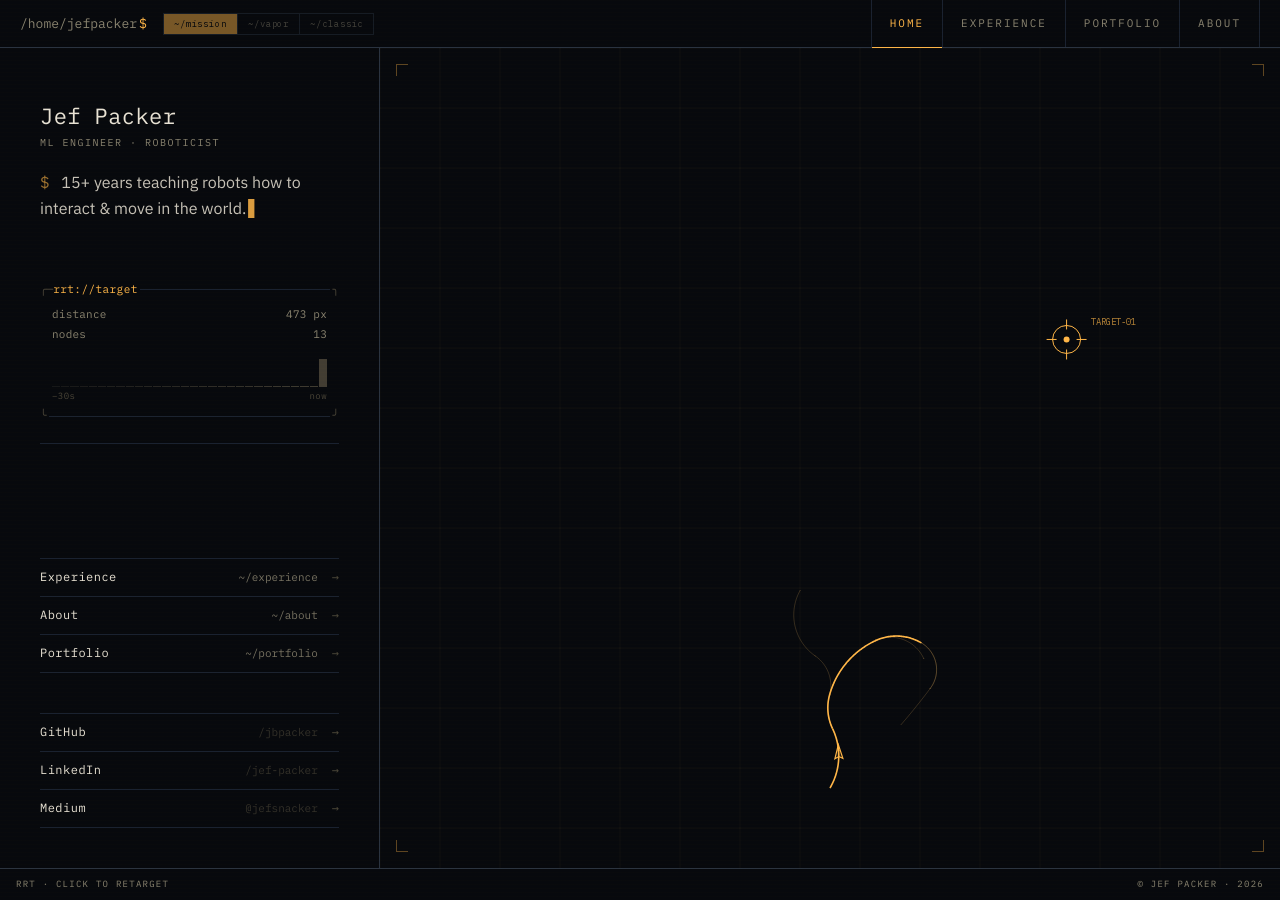
==== commit 9fb63a03: "refactor(index): canvas-page-nav order experience→about→portfolio for mobile symmetry" ====
--- a/index.html
+++ b/index.html
@@ -158,8 +158,8 @@
       </div>
       <nav class="canvas-page-nav" aria-label="Page navigation">
         <a href="experience.html">experience</a>
+        <a href="about.html">about</a>
         <a href="portfolio.html">portfolio</a>
-        <a href="about.html">about</a>
       </nav>
     </section>
   </main>
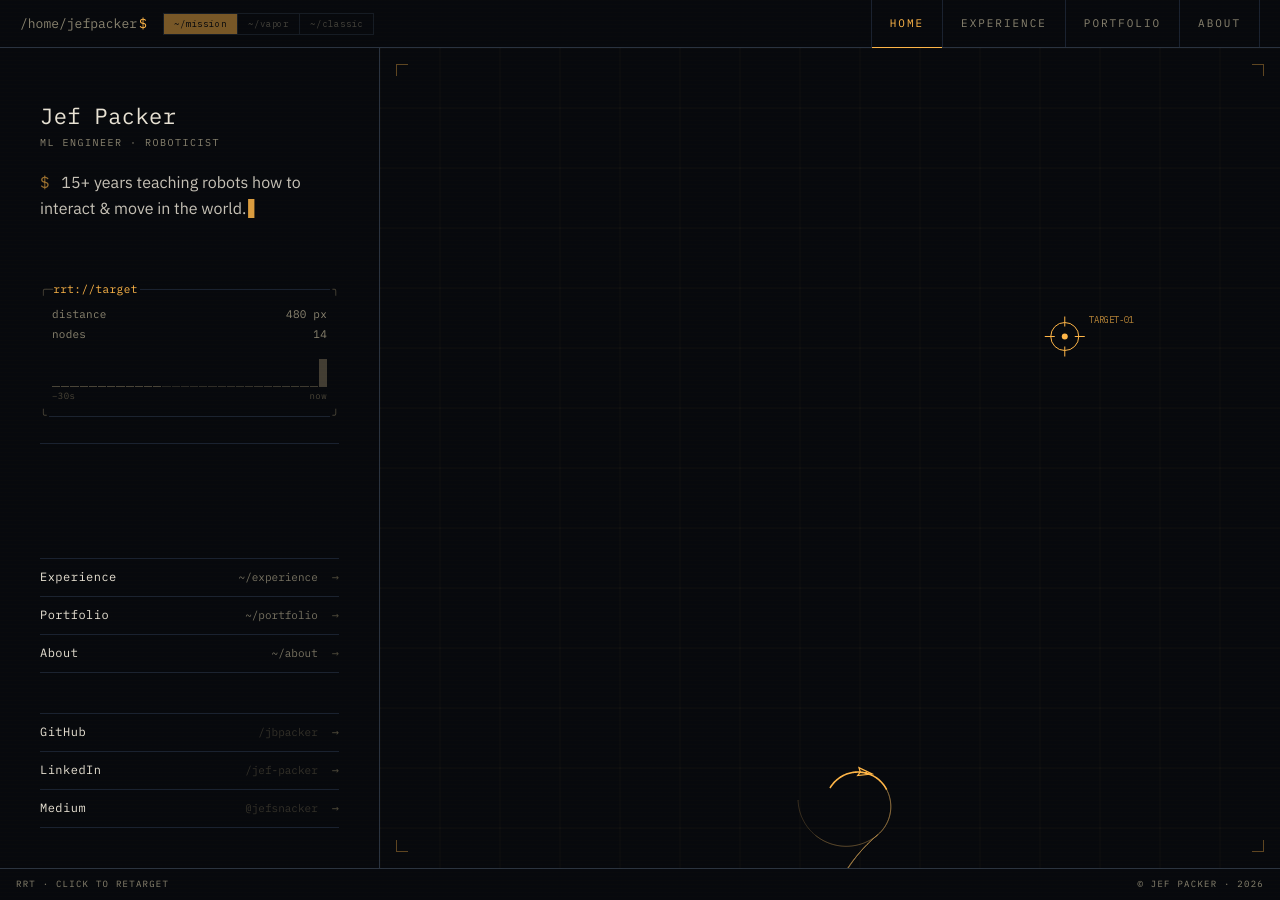
==== commit 32e19843: "refactor(index): revert desktop sidebar to experience→portfolio→about" ====
--- a/index.html
+++ b/index.html
@@ -114,14 +114,14 @@
             <span class="link-handle">~/experience</span>
             <span class="link-arrow" aria-hidden="true">→</span>
           </a>
+          <a class="link-row" href="portfolio.html">
+            <span class="link-key">Portfolio</span>
+            <span class="link-handle">~/portfolio</span>
+            <span class="link-arrow" aria-hidden="true">→</span>
+          </a>
           <a class="link-row" href="about.html">
             <span class="link-key">About</span>
             <span class="link-handle">~/about</span>
-            <span class="link-arrow" aria-hidden="true">→</span>
-          </a>
-          <a class="link-row" href="portfolio.html">
-            <span class="link-key">Portfolio</span>
-            <span class="link-handle">~/portfolio</span>
             <span class="link-arrow" aria-hidden="true">→</span>
           </a>
         </div>
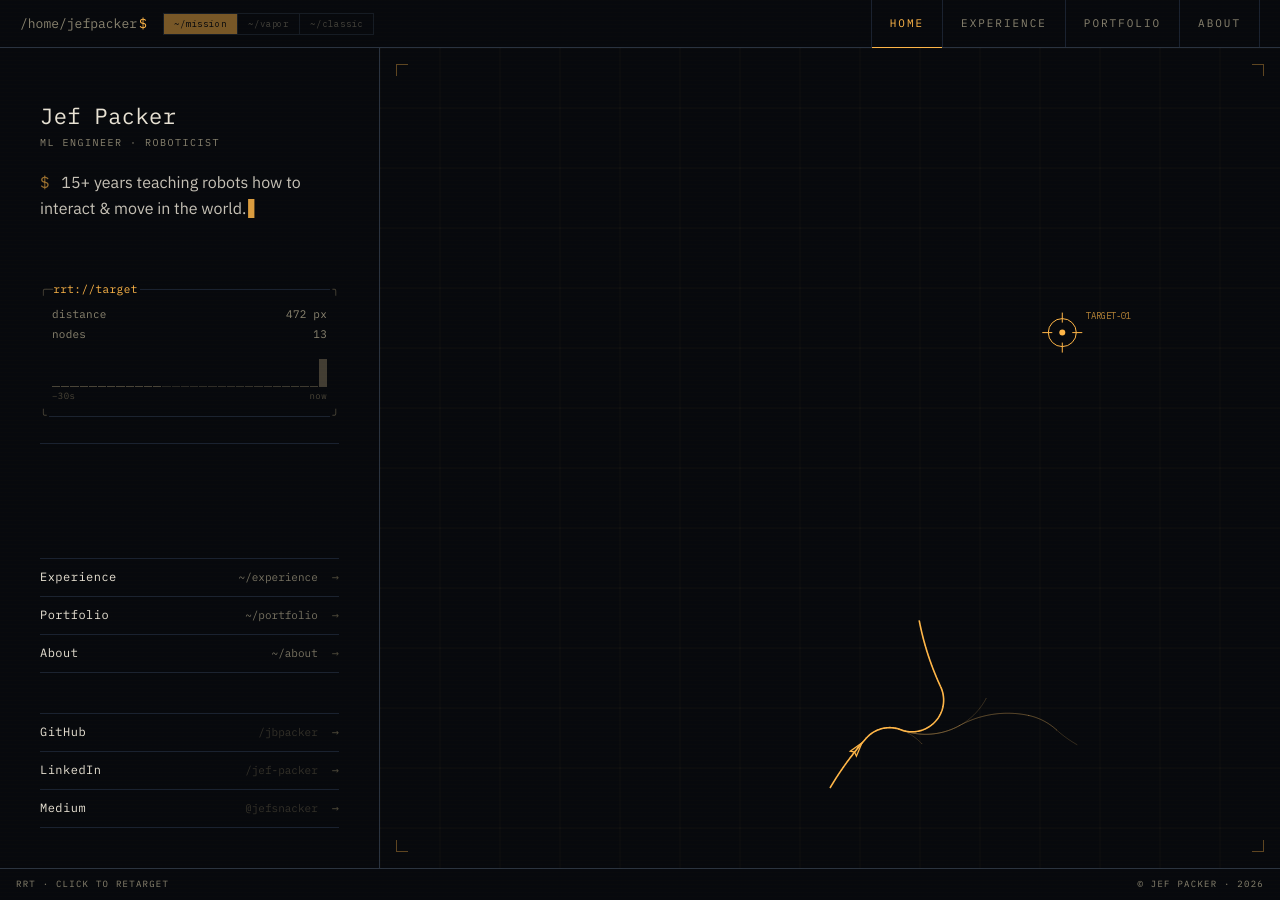
==== commit 0dc76fc7: "feat(classic): add classic-overlay HTML — hero + social links over canvas" ====
--- a/index.html
+++ b/index.html
@@ -155,6 +155,29 @@
         <div class="hud-corners"></div>
         <span class="corner-tr"></span>
         <span class="corner-bl"></span>
+      </div>
+      <div class="classic-overlay">
+        <section class="classic-hero">
+          <h1>Hi, I'm Jef.</h1>
+          <p class="classic-tagline">Machine Learning Engineer and Roboticist. I've spent 15+ years teaching robots how to interact&nbsp;&amp;&nbsp;move in&nbsp;the&nbsp;world.</p>
+        </section>
+        <section class="classic-socials" aria-label="Social links">
+          <a href="https://github.com/jbpacker" class="classic-social-link" aria-label="GitHub profile">
+            <svg width="24" height="24" viewBox="0 0 24 24" xmlns="http://www.w3.org/2000/svg" aria-hidden="true">
+              <path d="M12 0C5.374 0 0 5.373 0 12c0 5.302 3.438 9.8 8.207 11.387.599.111.793-.261.793-.577v-2.234c-3.338.726-4.033-1.416-4.033-1.416-.546-1.387-1.333-1.756-1.333-1.756-1.089-.745.083-.729.083-.729 1.205.084 1.839 1.237 1.839 1.237 1.07 1.834 2.807 1.304 3.492.997.107-.775.418-1.305.762-1.604-2.665-.305-5.467-1.334-5.467-5.931 0-1.311.469-2.381 1.236-3.221-.124-.303-.535-1.524.117-3.176 0 0 1.008-.322 3.301 1.23A11.509 11.509 0 0112 5.803c1.02.005 2.047.138 3.006.404 2.291-1.552 3.297-1.23 3.297-1.23.653 1.653.242 2.874.118 3.176.77.84 1.235 1.911 1.235 3.221 0 4.609-2.807 5.624-5.479 5.921.43.372.823 1.102.823 2.222v3.293c0 .319.192.694.801.576C20.566 21.797 24 17.3 24 12c0-6.627-5.373-12-12-12z" fill="currentColor"/>
+            </svg>
+          </a>
+          <a href="https://www.linkedin.com/in/jef-packer/" class="classic-social-link" aria-label="LinkedIn profile">
+            <svg width="24" height="24" viewBox="0 0 24 24" xmlns="http://www.w3.org/2000/svg" aria-hidden="true">
+              <path d="M20.447 20.452h-3.554v-5.569c0-1.328-.027-3.037-1.852-3.037-1.853 0-2.136 1.445-2.136 2.939v5.667H9.351V9h3.414v1.561h.046c.477-.9 1.637-1.85 3.37-1.85 3.601 0 4.267 2.37 4.267 5.455v6.286zM5.337 7.433a2.062 2.062 0 01-2.063-2.065 2.064 2.064 0 112.063 2.065zm1.782 13.019H3.555V9h3.564v11.452zM22.225 0H1.771C.792 0 0 .774 0 1.729v20.542C0 23.227.792 24 1.771 24h20.451C23.2 24 24 23.227 24 22.271V1.729C24 .774 23.2 0 22.222 0h.003z" fill="currentColor"/>
+            </svg>
+          </a>
+          <a href="https://medium.com/@jefsnacker" class="classic-social-link" aria-label="Medium profile">
+            <svg width="24" height="24" viewBox="0 0 24 24" xmlns="http://www.w3.org/2000/svg" aria-hidden="true">
+              <path d="M13.54 12a6.8 6.8 0 01-6.77 6.82A6.8 6.8 0 010 12a6.8 6.8 0 016.77-6.82A6.8 6.8 0 0113.54 12zM20.96 12c0 3.54-1.51 6.42-3.38 6.42-1.87 0-3.39-2.88-3.39-6.42s1.52-6.42 3.39-6.42 3.38 2.88 3.38 6.42M24 12c0 3.17-.53 5.75-1.19 5.75-.66 0-1.19-2.58-1.19-5.75s.53-5.75 1.19-5.75C23.47 6.25 24 8.83 24 12z" fill="currentColor"/>
+            </svg>
+          </a>
+        </section>
       </div>
       <nav class="canvas-page-nav" aria-label="Page navigation">
         <a href="experience.html">experience</a>
--- a/style.css
+++ b/style.css
@@ -1189,6 +1189,83 @@
 [data-theme="vapor"] .tele-vapor { display: block; }
 [data-theme="vapor"] .tele:not(.tele-vapor) { display: none; }
 
+/* ============================================================
+   Classic theme overlay — full-screen canvas + hero overlay
+   ============================================================ */
+
+/* Hidden by default on all themes */
+.classic-overlay { display: none; }
+
+/* Classic theme: collapse sidebar column and statusbar row */
+[data-theme="classic"] .app { grid-template-rows: 48px 1fr; }
+[data-theme="classic"] .main { grid-template-columns: 1fr; }
+
+/* Classic theme: hide sidebar-era elements */
+[data-theme="classic"] .sidebar,
+[data-theme="classic"] .mobile-bio,
+[data-theme="classic"] .hud,
+[data-theme="classic"] .canvas-page-nav,
+[data-theme="classic"] .statusbar { display: none; }
+
+/* Classic theme: show overlay */
+[data-theme="classic"] .classic-overlay {
+  display: flex;
+  flex-direction: column;
+  position: absolute;
+  inset: 0;
+  z-index: 10;
+  pointer-events: none;
+  padding-inline: var(--space-xl);
+  padding-block: var(--space-2xl);
+}
+
+.classic-hero {
+  display: flex;
+  flex-direction: column;
+  gap: var(--space-lg);
+  flex-shrink: 0;
+  pointer-events: none;
+}
+
+.classic-hero h1 {
+  font-family: var(--serif);
+  font-size: clamp(1.75rem, 5vw, 2.75rem);
+  font-weight: 700;
+  line-height: 1.2;
+  color: var(--text);
+  pointer-events: auto;
+}
+
+.classic-tagline {
+  font-family: var(--sans);
+  font-size: clamp(0.875rem, 2vw, 1.125rem);
+  color: var(--muted);
+  max-width: 48ch;
+  line-height: 1.6;
+  pointer-events: auto;
+}
+
+.classic-socials {
+  display: flex;
+  gap: var(--space-lg);
+  flex-wrap: wrap;
+  align-items: center;
+  margin-top: auto;
+  pointer-events: none;
+}
+
+.classic-social-link {
+  display: inline-flex;
+  align-items: center;
+  color: var(--muted);
+  text-decoration: none;
+  pointer-events: auto;
+  transition: color 0.15s ease;
+}
+
+.classic-social-link:hover { color: var(--text); }
+.classic-social-link svg { width: 24px; height: 24px; fill: currentColor; }
+
 /* Vapor bars */
 .vapor-bar-row {
   display: flex;
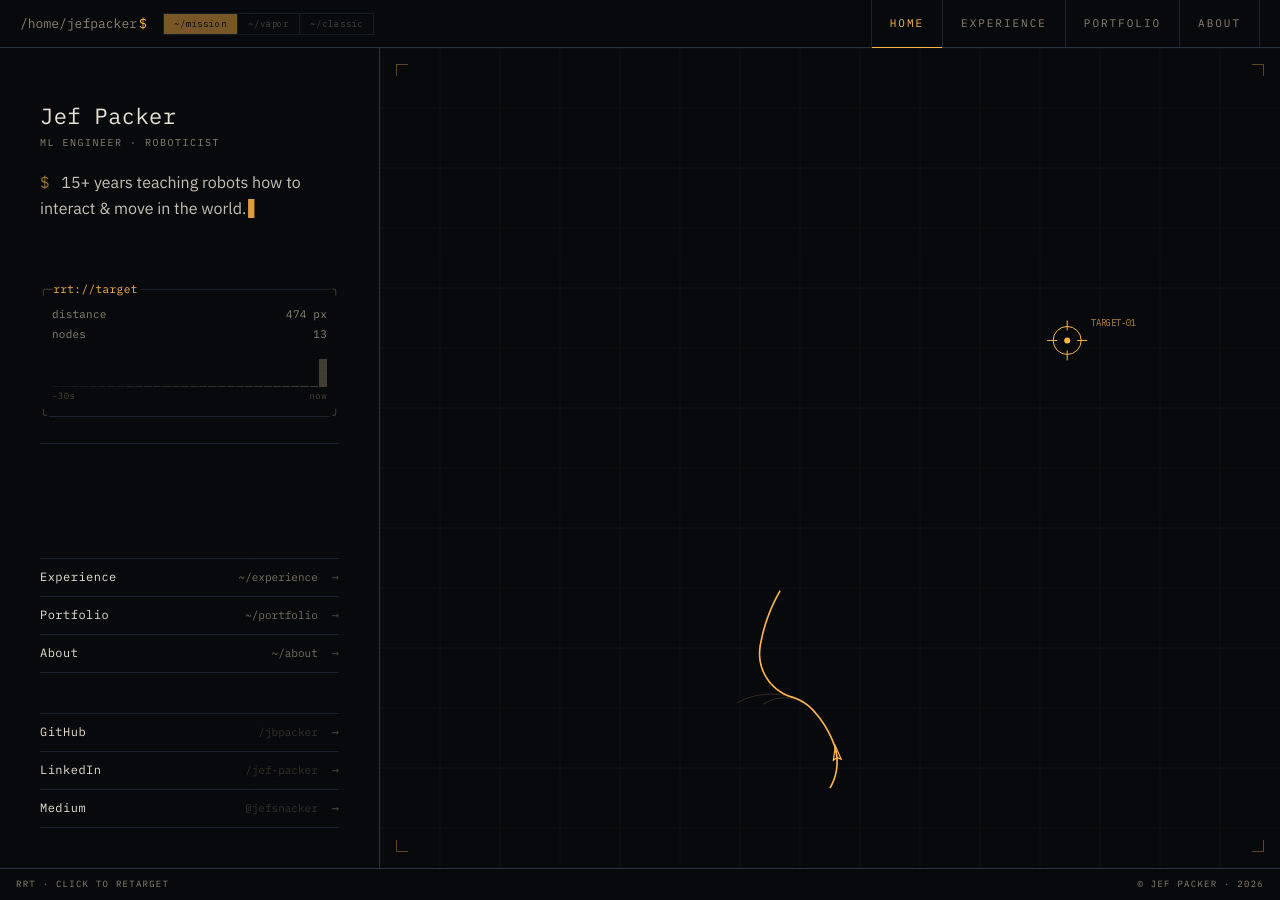
==== commit 44d8bce3: "fix(index): mobile nav drawer partial overlay instead of full-screen Drawer now sizes to content (~2" ====
--- a/index.html
+++ b/index.html
@@ -195,6 +195,7 @@
 </div>
 
 <!-- Mobile nav drawer -->
+<div class="nav-backdrop" id="nav-backdrop" hidden></div>
 <div class="nav-drawer" id="nav-drawer" hidden aria-label="Navigation menu">
   <div class="drawer-theme" id="drawer-theme">
     <button data-set="mission" class="on">~/mission</button>
@@ -307,13 +308,28 @@
   // Hamburger
   var toggle = document.getElementById('nav-toggle');
   var drawer = document.getElementById('nav-drawer');
+  var backdrop = document.getElementById('nav-backdrop');
+
+  function closeMenu() {
+    drawer.hidden = true;
+    backdrop.hidden = true;
+    toggle.setAttribute('aria-expanded', 'false');
+    toggle.textContent = '☰';
+  }
 
   toggle.addEventListener('click', function () {
     var open = !drawer.hidden;
-    drawer.hidden = open;
-    toggle.setAttribute('aria-expanded', String(!open));
-    toggle.textContent = open ? '☰' : '✕';
+    if (open) {
+      closeMenu();
+    } else {
+      drawer.hidden = false;
+      backdrop.hidden = false;
+      toggle.setAttribute('aria-expanded', 'true');
+      toggle.textContent = '✕';
+    }
   });
+
+  backdrop.addEventListener('click', closeMenu);
 }());
 </script>
 </body>
--- a/style.css
+++ b/style.css
@@ -597,9 +597,13 @@
 /* Nav drawer — mobile overlay (index only) */
 .nav-drawer {
   position: fixed;
-  inset: 48px 0 0 0;
+  top: 48px;
+  left: 0;
+  right: 0;
   background: var(--bg);
   border-top: 1px solid var(--border);
+  border-bottom: 1px solid var(--border);
+  box-shadow: 0 8px 24px rgba(0, 0, 0, 0.4);
   z-index: 200;
   padding: 20px;
   display: flex;
@@ -608,6 +612,14 @@
 }
 
 .nav-drawer[hidden] { display: none; }
+
+.nav-backdrop {
+  position: fixed;
+  inset: 48px 0 0 0;
+  z-index: 199;
+  background: transparent;
+}
+.nav-backdrop[hidden] { display: none; }
 
 .drawer-theme {
   display: flex;
@@ -638,7 +650,7 @@
 .drawer-nav a {
   padding: 14px 0;
   border-bottom: 1px solid var(--border-soft);
-  font-size: 13px;
+  font-size: 11px;
   letter-spacing: 0.18em;
   text-transform: uppercase;
   color: var(--muted);
@@ -1132,6 +1144,11 @@
   .page-nav-links {
     display: none;
   }
+
+  .classic-hero {
+    padding: var(--space-sm);
+    gap: var(--space-sm);
+  }
 }
 
 /* ============================================================
@@ -1196,9 +1213,11 @@
 /* Hidden by default on all themes */
 .classic-overlay { display: none; }
 
-/* Classic theme: collapse sidebar column and statusbar row */
-[data-theme="classic"] .app { grid-template-rows: 48px 1fr; }
-[data-theme="classic"] .main { grid-template-columns: 1fr; }
+/* Classic theme: collapse sidebar column and statusbar row (desktop grid only — mobile uses flex) */
+@media (min-width: 821px) {
+  [data-theme="classic"] .app { grid-template-rows: 48px 1fr; }
+  [data-theme="classic"] .main { grid-template-columns: 1fr; }
+}
 
 /* Classic theme: hide sidebar-era elements */
 [data-theme="classic"] .sidebar,
@@ -1225,11 +1244,17 @@
   gap: var(--space-lg);
   flex-shrink: 0;
   pointer-events: none;
+  align-self: flex-start;
+  background: color-mix(in srgb, var(--bg) 78%, transparent);
+  backdrop-filter: blur(2px);
+  border: 1px solid var(--border);
+  padding: var(--space-md);
+  border-radius: var(--border-radius);
 }
 
 .classic-hero h1 {
   font-family: var(--serif);
-  font-size: clamp(1.75rem, 5vw, 2.75rem);
+  font-size: clamp(1.25rem, 3.5vw, 2rem);
   font-weight: 700;
   line-height: 1.2;
   color: var(--text);
@@ -1238,9 +1263,9 @@
 
 .classic-tagline {
   font-family: var(--sans);
-  font-size: clamp(0.875rem, 2vw, 1.125rem);
-  color: var(--muted);
-  max-width: 48ch;
+  font-size: clamp(0.75rem, 1.5vw, 0.9375rem);
+  color: var(--muted);
+  max-width: 40ch;
   line-height: 1.6;
   pointer-events: auto;
 }
@@ -1265,6 +1290,18 @@
 
 .classic-social-link:hover { color: var(--text); }
 .classic-social-link svg { width: 24px; height: 24px; fill: currentColor; }
+
+@media (max-width: 820px) {
+  [data-theme="classic"] .classic-overlay {
+    padding-block-start: var(--space-md);
+    padding-block-end: var(--space-lg);
+    padding-inline: var(--space-md);
+  }
+
+  [data-theme="classic"] .classic-hero {
+    max-width: 75%;
+  }
+}
 
 /* Vapor bars */
 .vapor-bar-row {
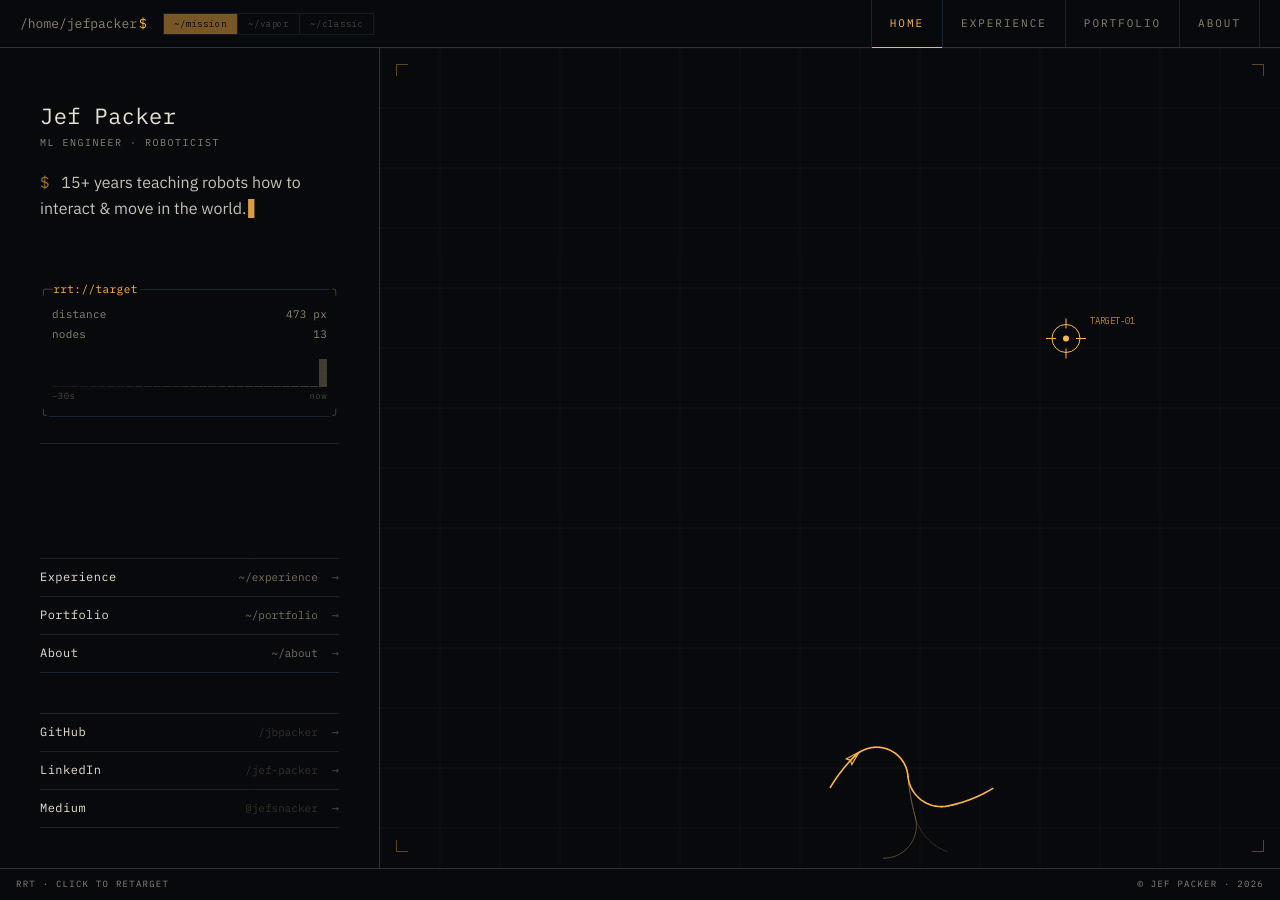
==== commit 42fc6138: "chore(deploy): push site/ to public jefpacker.ai repo via PAT; update favicon to planet.png across a" ====
--- a/index.html
+++ b/index.html
@@ -31,7 +31,7 @@
   }
   </script>
 
-  <link rel="icon" href="assets/favicon.svg" type="image/svg+xml">
+  <link rel="icon" href="assets/planet.png" type="image/png">
   <link rel="preload" as="font" href="assets/fonts/ibm-plex-mono-400.woff2" type="font/woff2" crossorigin>
   <link rel="prefetch" href="experience.html">
 
